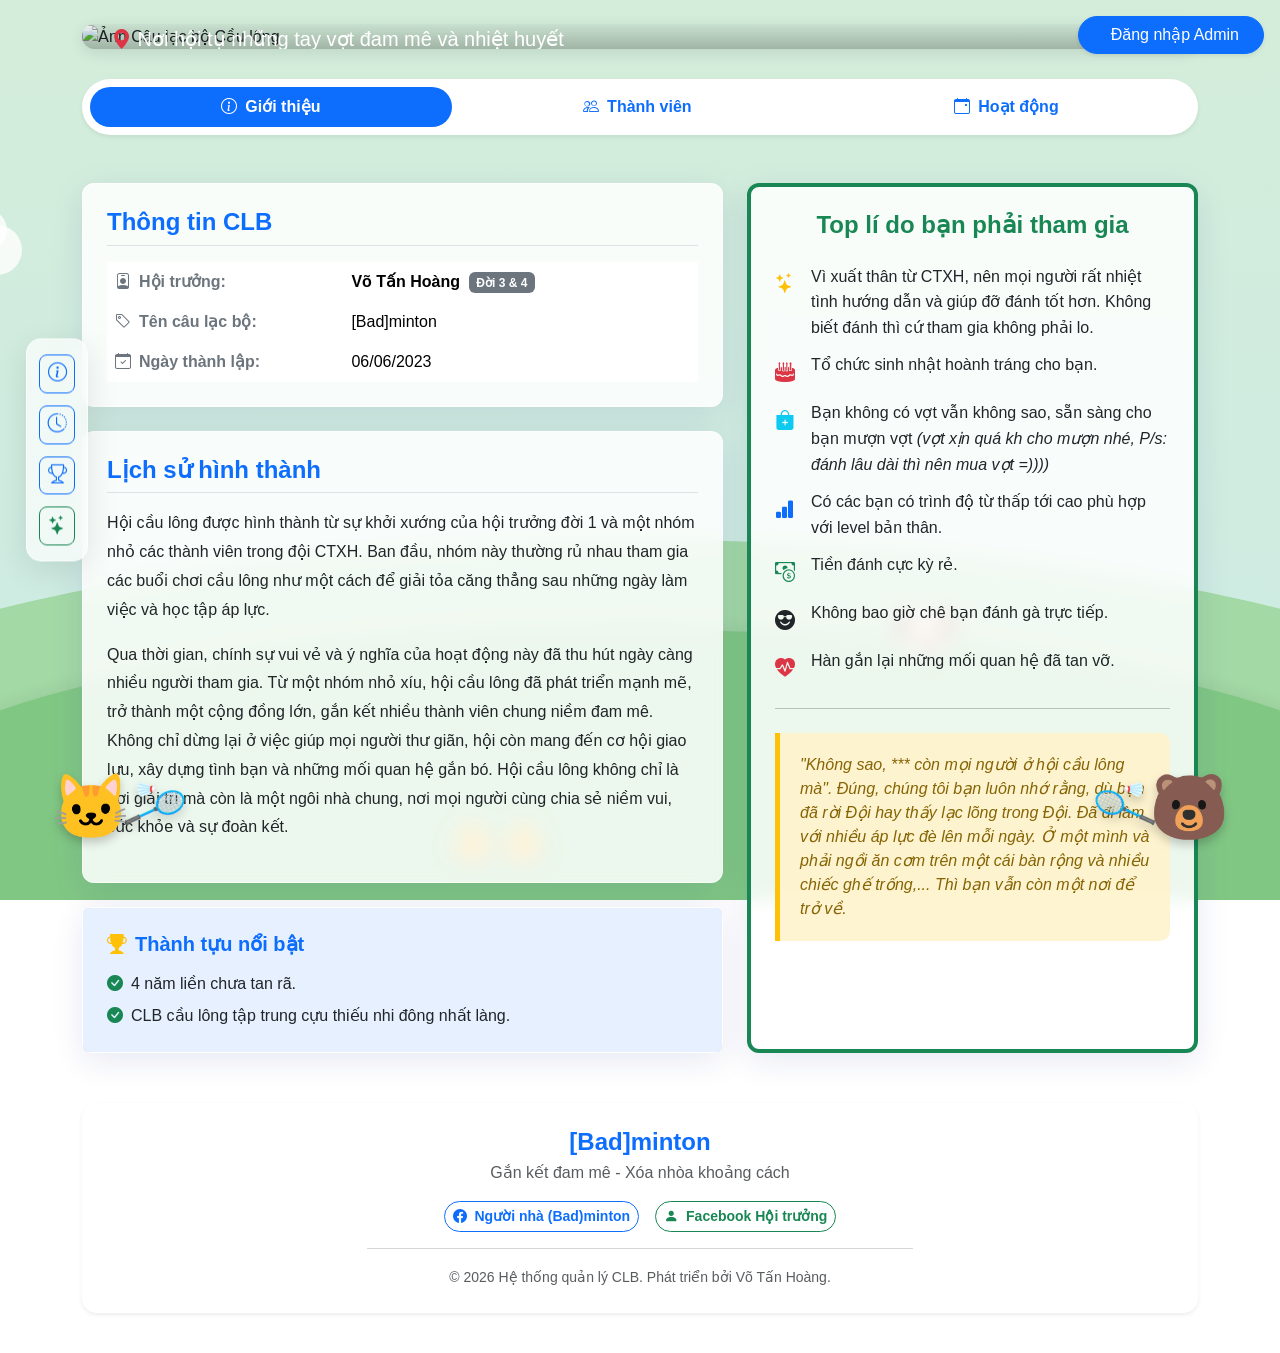
==== src/main/resources/templates/index.html @ 3a0e1cea "Khởi tạo dự án quản lý CLB Badminton" ====
<!DOCTYPE html>
<html xmlns:th="http://www.thymeleaf.org">
<head>
    <meta charset="UTF-8">
    <title>Hệ thống CLB [Bad]minton</title>
    <link href="https://cdn.jsdelivr.net/npm/bootstrap@5.3.0/dist/css/bootstrap.min.css" rel="stylesheet">
    <link rel="stylesheet" href="https://cdn.jsdelivr.net/npm/bootstrap-icons@1.11.1/font/bootstrap-icons.css">

    <style>
        html { scroll-behavior: smooth; }
        body { font-family: 'Segoe UI', Tahoma, Geneva, Verdana, sans-serif; min-height: 100vh; background-color: transparent; overflow-x: hidden; }

        /* NỀN WEB HOẠT HÌNH */
        .animated-bg { position: fixed; top: 0; left: 0; right: 0; bottom: 0; z-index: -1; background: linear-gradient(to bottom, #d4edda 0%, #ccebe6 100%); overflow: hidden; }
        .cloud { position: absolute; background: rgba(255, 255, 255, 0.8); border-radius: 50px; animation: float linear infinite; }
        .cloud::before, .cloud::after { content: ''; position: absolute; background: rgba(255, 255, 255, 0.8); border-radius: 50%; }
        .cloud::before { width: 50px; height: 50px; top: -25px; left: 15px; }
        .cloud::after { width: 40px; height: 40px; top: -15px; right: 15px; }
        .hill { position: absolute; border-radius: 50% 50% 0 0; bottom: -20vh; }
        .hill-bg { width: 150vw; height: 60vh; left: -25vw; background-color: #a3d9a5; }
        .hill-fg { width: 120vw; height: 40vh; right: -10vw; bottom: -10vh; background-color: #81c784; box-shadow: 0 -5px 15px rgba(0,0,0,0.05); }
        .animal { position: absolute; font-size: 3.5rem; z-index: 1; filter: drop-shadow(2px 4px 6px rgba(0,0,0,0.15)); user-select: none; }
        .dog-peek { bottom: 25vh; right: 25vw; animation: peek 5s ease-in-out infinite; }
        .duck-waddle { bottom: 3vh; left: 35vw; font-size: 2.5rem; animation: waddle 3s linear infinite; }

        @keyframes float { 0% { transform: translateX(-15vw); } 100% { transform: translateX(110vw); } }
        @keyframes peek { 0%, 100% { transform: translateY(60px); opacity: 0; } 15%, 85% { transform: translateY(0); opacity: 1; } }
        @keyframes waddle { 0%, 100% { transform: translateX(0) rotate(0deg); } 25% { transform: translateX(15px) rotate(10deg); } 75% { transform: translateX(-15px) rotate(-10deg); } }

        /* GIAO DIỆN CHÍNH */
        .hero-section { position: relative; border-radius: 15px; overflow: hidden; margin-bottom: 30px; box-shadow: 0 4px 15px rgba(0,0,0,0.1); }
        .hero-image { width: 100%; height: 350px; object-fit: cover; object-position: 50% 65%; filter: brightness(1.1) contrast(1.05); }
        .hero-overlay { position: absolute; top: 0; left: 0; right: 0; bottom: 0; background: linear-gradient(to top, rgba(0,0,0,0.5), rgba(0,0,0,0.05)); display: flex; flex-direction: column; justify-content: flex-end; padding: 30px; color: white; }
        .custom-card { background: rgba(255, 255, 255, 0.85); backdrop-filter: blur(10px); border: 1px solid rgba(255, 255, 255, 0.6); border-radius: 12px; box-shadow: 0 8px 32px 0 rgba(31, 38, 135, 0.1); transition: transform 0.3s ease, box-shadow 0.3s ease; }
        .custom-card:hover { transform: translateY(-5px); box-shadow: 0 12px 40px 0 rgba(31, 38, 135, 0.15); }
        .info-table th { width: 40%; color: #6c757d; font-weight: 600; }
        .quote-box { background-color: rgba(255, 243, 205, 0.9); border-left: 5px solid #ffc107; padding: 20px; border-radius: 0 10px 10px 0; font-style: italic; color: #856404; }
        .reason-list li { margin-bottom: 12px; line-height: 1.6; }

        /* MENU NHẢY NHANH BÊN TRÁI */
        .quick-links-container { position: fixed; left: 2%; top: 50%; transform: translateY(-50%); display: flex; flex-direction: column; gap: 12px; z-index: 1040; background: rgba(255, 255, 255, 0.7); backdrop-filter: blur(10px); padding: 15px; border-radius: 15px; box-shadow: 0 8px 32px rgba(0,0,0,0.1); border: 1px solid rgba(255,255,255,0.6); transition: width 0.3s ease, background 0.3s ease; }
        .quick-links-container .btn { text-align: left; border-radius: 8px !important; transition: all 0.2s ease; display: flex; align-items: center; overflow: hidden; white-space: nowrap; }
        .quick-links-container .btn:hover { transform: translateX(5px); }

        @media (min-width: 769px) and (max-width: 1300px) {
            .quick-links-container { width: 62px; padding: 15px 12px; }
            .quick-links-container:hover { width: 175px; background: rgba(255, 255, 255, 0.95); }
            .quick-link-text { opacity: 0; margin-left: 0; transition: opacity 0.3s ease; }
            .quick-links-container:hover .quick-link-text { opacity: 1; margin-left: 8px; }
            .quick-links-container .btn i { font-size: 1.2rem; margin-right: 0 !important; }
        }

        /* ẢNH ĐỘNG: MÈO VÀ GẤU ĐÁNH CẦU */
        .player-char { position: fixed; bottom: 5%; font-size: 4rem; z-index: 900; display: flex; align-items: center; user-select: none; filter: drop-shadow(0 5px 5px rgba(0,0,0,0.2)); }
        .left-player { left: 4%; }
        .right-player { right: 4%; transform: scaleX(-1); }
        .racket { font-size: 2.8rem; margin-left: -15px; transform-origin: bottom center; transform: rotate(20deg); transition: transform 0.15s cubic-bezier(0.175, 0.885, 0.32, 1.275); }
        .left-player.hit .racket { transform: rotate(110deg) translateY(-10px); }
        .right-player.hit .racket { transform: rotate(110deg) translateY(-10px); }
        .birdie { position: fixed; z-index: 950; left: 10%; bottom: 15%; opacity: 0; filter: drop-shadow(0 4px 6px rgba(0,0,0,0.3)); }
        .fly-to-right { animation: arcRight 0.6s cubic-bezier(0.25, 0.46, 0.45, 0.94) forwards; opacity: 1; }
        .fly-to-left { animation: arcLeft 0.6s cubic-bezier(0.25, 0.46, 0.45, 0.94) forwards; opacity: 1; }

        @keyframes arcRight { 0% { left: 10%; bottom: 15%; transform: rotate(0deg); } 50% { left: 48%; bottom: 65%; transform: rotate(360deg); } 100% { left: 86%; bottom: 15%; transform: rotate(720deg); } }
        @keyframes arcLeft { 0% { left: 86%; bottom: 15%; transform: rotate(0deg); } 50% { left: 48%; bottom: 65%; transform: rotate(-360deg); } 100% { left: 10%; bottom: 15%; transform: rotate(-720deg); } }

        /* BACK TO TOP & FOOTER */
        .back-to-top { position: fixed; bottom: 40px; right: 5%; width: 50px; height: 50px; border-radius: 50%; display: flex; align-items: center; justify-content: center; font-size: 1.5rem; z-index: 999; opacity: 0; visibility: hidden; transition: all 0.3s ease; box-shadow: 0 4px 15px rgba(0,0,0,0.2); background: linear-gradient(135deg, #0d6efd, #0dcaf0); color: white; border: none; }
        .back-to-top.show { opacity: 1; visibility: visible; }
        .back-to-top:hover { transform: translateY(-5px); color: white; box-shadow: 0 8px 25px rgba(13, 110, 253, 0.4); }
        .custom-footer { background: rgba(255, 255, 255, 0.6); backdrop-filter: blur(10px); border-top: 1px solid rgba(255, 255, 255, 0.6); margin-top: 50px; border-radius: 15px; }

        /* TỐI ƯU CHO MOBILE */
        @media (max-width: 768px) {
            .hero-image { height: 200px; }
            .hero-overlay { padding: 15px; }
            .hero-overlay h1 { font-size: 2rem !important; }
            .hero-overlay p { font-size: 0.9rem !important; margin-bottom: 0; }
            .nav-pills .nav-link { font-size: 0.85rem; padding: 0.5rem; }
            .custom-card .card-body { padding: 1.25rem !important; }
            .quick-links-container { position: relative; left: auto; top: auto; transform: none; flex-direction: row; flex-wrap: nowrap; overflow-x: auto; background: none; backdrop-filter: none; box-shadow: none; border: none; padding: 0 0 10px 0; margin-bottom: 20px; width: 100%; border-bottom: 1px solid #dee2e6; -webkit-overflow-scrolling: touch; scrollbar-width: none; }
            .quick-links-container::-webkit-scrollbar { display: none; }
            .quick-links-container .btn { border-radius: 50rem !important; }
            .quick-links-container .btn:hover { transform: none; }
            .quick-link-text { opacity: 1; margin-left: 0; }
            .back-to-top { left: auto; right: 20px; bottom: 20px; width: 45px; height: 45px; }
            .player-char, .birdie { display: none !important; }
        }

        /* LOGO LOOP - CẬP NHẬT TỶ LỆ 3:4 */
        .logoloop { position: relative; overflow: hidden; width: 100%; background: rgba(255, 255, 255, 0.5); backdrop-filter: blur(10px); border-radius: 20px; padding: 20px 0; --logoloop-gap: 30px; --logoloop-logoHeight: 140px; --logoloop-fadeColor: #f0f7f4; }
        .logoloop__track { display: flex; width: max-content; animation: logoloop-scroll 25s linear infinite; }
        .logoloop__track:hover { animation-play-state: paused; }
        .logoloop__list { display: flex; align-items: center; list-style: none; padding: 0; margin: 0; }
        .logoloop__item { flex: 0 0 auto; margin-right: var(--logoloop-gap); text-align: center; }
        .logoloop__item img { height: var(--logoloop-logoHeight); width: calc(var(--logoloop-logoHeight) * 3 / 4); object-fit: cover; border-radius: 12px; border: 3px solid #fff; box-shadow: 0 4px 10px rgba(0,0,0,0.1); transition: transform 0.3s cubic-bezier(0.4, 0, 0.2, 1); pointer-events: none; }
        .logoloop__item:hover img { transform: scale(1.08); border-color: #3b82f6; }
        .logoloop__name { margin-top: 10px; font-weight: bold; color: #1e293b; font-size: 0.9rem; }
        .logoloop__generation { font-size: 0.8rem; color: #64748b; }
        .logoloop--fade::before, .logoloop--fade::after { content: ''; position: absolute; top: 0; bottom: 0; width: clamp(40px, 15%, 150px); pointer-events: none; z-index: 10; }
        .logoloop--fade::before { left: 0; background: linear-gradient(to right, var(--logoloop-fadeColor) 0%, rgba(255, 255, 255, 0) 100%); }
        .logoloop--fade::after { right: 0; background: linear-gradient(to left, var(--logoloop-fadeColor) 0%, rgba(255, 255, 255, 0) 100%); }
        @keyframes logoloop-scroll { 0% { transform: translate3d(0, 0, 0); } 100% { transform: translate3d(-50%, 0, 0); } }

        /* THIẾT KẾ GRID CHI TIẾT THẾ HỆ - TỶ LỆ HỘI TRƯỞNG LÀ 3:4 */
        .generation-select { border: 2px solid #198754; color: #198754; font-weight: bold; border-radius: 30px; padding: 8px 20px; cursor: pointer; background-color: rgba(255,255,255,0.9); box-shadow: 0 4px 10px rgba(25, 135, 84, 0.1); }
        .generation-select:focus { box-shadow: 0 0 0 0.25rem rgba(25, 135, 84, 0.25); border-color: #198754; }
        .president-card { transition: all 0.3s ease; }
        .president-img-main { width: 100%; max-width: 200px; aspect-ratio: 3/4; object-fit: cover; border-radius: 15px; border: 4px solid #fca311; box-shadow: 0 10px 25px rgba(252, 163, 17, 0.3); transition: transform 0.3s ease; }
        .president-card:hover .president-img-main { transform: translateY(-5px); }
        .crown-icon { font-size: 2.5rem; top: -25px !important; filter: drop-shadow(0 4px 6px rgba(0,0,0,0.3)); z-index: 2; }

        /* TRẢ LẠI ẢNH THẺ THÀNH VIÊN TỶ LỆ 16:9 */
        .member-grid-item img { width: 100%; aspect-ratio: 16/9; object-fit: cover; border-radius: 12px; box-shadow: 0 4px 12px rgba(0,0,0,0.08); border: 2px solid transparent; transition: all 0.3s ease; cursor: pointer; }
        .member-grid-item img:hover { transform: scale(1.05); box-shadow: 0 8px 20px rgba(0,0,0,0.15); border-color: #0dcaf0; }
        .fade-content { animation: fadeInContent 0.5s cubic-bezier(0.4, 0, 0.2, 1); }
        @keyframes fadeInContent { 0% { opacity: 0; transform: translateY(15px); } 100% { opacity: 1; transform: translateY(0); } }

        /* HIỆU ỨNG PHÓNG TO ẢNH (LIGHTBOX) */
        .zoomable-img { cursor: pointer !important; }
        .image-lightbox { position: fixed; top: 0; left: 0; width: 100vw; height: 100vh; background: rgba(0, 0, 0, 0.85); backdrop-filter: blur(8px); z-index: 9999; display: flex; align-items: center; justify-content: center; opacity: 0; visibility: hidden; transition: all 0.3s ease; }
        .image-lightbox.show { opacity: 1; visibility: visible; }
        .image-lightbox img { width: 80vw; max-width: 1200px; object-fit: contain; max-height: 90vh; border-radius: 15px; box-shadow: 0 10px 40px rgba(0,0,0,0.5); transform: scale(0.8); transition: transform 0.4s cubic-bezier(0.175, 0.885, 0.32, 1.275); border: 2px solid rgba(255, 255, 255, 0.2); }
        .image-lightbox.show img { transform: scale(1); }
        .lightbox-close { position: absolute; top: 20px; right: 30px; color: white; font-size: 3.5rem; cursor: pointer; user-select: none; transition: transform 0.2s ease, color 0.2s ease; line-height: 1; text-shadow: 0 2px 10px rgba(0,0,0,0.5); }
        .lightbox-close:hover { transform: scale(1.2); color: #fca311; }

        /* THIẾT KẾ KHỐI THÀNH VIÊN TIÊU BIỂU & SINH NHẬT */
        .featured-card, .birthday-card {
            border: 2px solid transparent; background: rgba(255, 255, 255, 0.7); border-radius: 15px; padding: 20px; text-align: center; position: relative; transition: all 0.3s ease;
        }
        .featured-card:hover { transform: translateY(-8px); background: rgba(255, 255, 255, 0.95); }
        .badge-trophy { border-color: #ffc107; box-shadow: 0 8px 20px rgba(255, 193, 7, 0.15); }
        .badge-hardworking { border-color: #fd7e14; box-shadow: 0 8px 20px rgba(253, 126, 20, 0.15); }
        .badge-sponsor { border-color: #20c997; box-shadow: 0 8px 20px rgba(32, 201, 151, 0.15); }

        .birthday-card { border-color: #dc3545; background: linear-gradient(135deg, rgba(255, 245, 245, 0.9), rgba(255, 255, 255, 0.95)); box-shadow: 0 8px 25px rgba(220, 53, 69, 0.15); }

        .featured-icon { font-size: 2.2rem; margin-bottom: 10px; filter: drop-shadow(0 3px 5px rgba(0,0,0,0.1)); }

        .featured-img { width: 100%; max-width: 180px; display: block; margin: 0 auto 15px auto; aspect-ratio: 3/4; object-fit: cover; border-radius: 10px; box-shadow: 0 4px 10px rgba(0,0,0,0.1); }

        .bday-img { width: 180px; aspect-ratio: 3/4; object-fit: cover; border-radius: 10px; border: 3px solid #ffc107; box-shadow: 0 4px 10px rgba(0,0,0,0.15); transition: transform 0.3s ease; }
        .bday-img:hover { transform: scale(1.05); }

        /* TÙY CHỈNH NÚT PHÂN TRANG */
        .custom-pagination .page-link { color: #198754; background: rgba(255,255,255,0.7); border: 1px solid rgba(25, 135, 84, 0.3); font-weight: 500; cursor: pointer; }
        .custom-pagination .page-link:hover { background: rgba(25, 135, 84, 0.1); }
        .custom-pagination .page-item.active .page-link { background-color: #198754; border-color: #198754; color: white; }
        .custom-pagination .page-item.disabled .page-link { color: #6c757d; background: rgba(255,255,255,0.4); cursor: not-allowed; }
    </style>
</head>
<body class="container py-4">

<div class="animated-bg">
    <div class="cloud" style="top: 10%; left: -20%; animation-duration: 25s; width: 120px; height: 40px;"></div>
    <div class="cloud" style="top: 25%; left: -10%; animation-duration: 35s; width: 150px; height: 50px;"></div>
    <div class="cloud" style="top: 15%; left: -30%; animation-duration: 40s; width: 100px; height: 35px;"></div>
    <div class="hill hill-bg"></div>
    <div class="hill hill-fg"></div>
    <div class="animal dog-peek">🐶</div>
    <div class="animal duck-waddle">🐥🐥</div>
</div>

<div class="hero-section">
    <img src="https://lh3.googleusercontent.com/d/1uGQj98ju9OWglgdhBRfRDfr-u2wdGcT6" alt="Ảnh Câu lạc bộ Cầu lông" class="hero-image" referrerpolicy="no-referrer" onerror="this.onerror=null; this.src='https://picsum.photos/seed/default/1280/720';">
    <div class="hero-overlay">
        <h1 class="display-4 fw-bold mb-1">[Bad]minton</h1>
        <p class="lead mb-0"><i class="bi bi-geo-alt-fill text-danger"></i> Nơi hội tụ những tay vợt đam mê và nhiệt huyết</p>
    </div>
</div>

<ul class="nav nav-pills nav-fill bg-white p-2 rounded-pill shadow-sm mb-4" id="myTab" role="tablist">
    <li class="nav-item" role="presentation">
        <button class="nav-link active rounded-pill fw-bold" id="intro-tab" data-bs-toggle="tab" data-bs-target="#intro" type="button" role="tab"><i class="bi bi-info-circle me-2"></i>Giới thiệu</button>
    </li>
    <li class="nav-item" role="presentation">
        <button class="nav-link rounded-pill fw-bold" id="member-tab" data-bs-toggle="tab" data-bs-target="#member" type="button" role="tab"><i class="bi bi-people me-2"></i>Thành viên</button>
    </li>
    <li class="nav-item" role="presentation">
        <button class="nav-link rounded-pill fw-bold" id="activity-tab" data-bs-toggle="tab" data-bs-target="#activity" type="button" role="tab"><i class="bi bi-calendar-event me-2"></i>Hoạt động</button>
    </li>
</ul>

<div class="tab-content" id="myTabContent">
    <div class="tab-pane fade show active" id="intro" role="tabpanel">
        <div class="quick-links-container">
            <a href="#thong-tin-clb" class="btn btn-outline-primary btn-sm fw-bold"><i class="bi bi-info-circle me-2"></i><span class="quick-link-text">Thông-tin</span></a>
            <a href="#lich-su" class="btn btn-outline-primary btn-sm fw-bold"><i class="bi bi-clock-history me-2"></i><span class="quick-link-text">Lịch-sử</span></a>
            <a href="#thanh-tuu" class="btn btn-outline-primary btn-sm fw-bold"><i class="bi bi-trophy me-2"></i><span class="quick-link-text">Thành-tựu</span></a>
            <a href="#ly-do" class="btn btn-outline-success btn-sm fw-bold"><i class="bi bi-stars me-2"></i><span class="quick-link-text">Lý-do tham gia</span></a>
        </div>
        <div class="row g-4 mt-1">
            <div class="col-lg-7">
                <div class="card custom-card mb-4" id="thong-tin-clb">
                    <div class="card-body p-4">
                        <h4 class="card-title text-primary fw-bold border-bottom pb-2 mb-3">Thông tin CLB</h4>
                        <table class="table table-borderless info-table mb-0">
                            <tbody>
                            <tr><th><i class="bi bi-person-badge me-2"></i>Hội trưởng:</th><td class="fw-bold">Võ Tấn Hoàng <span class="badge bg-secondary ms-1">Đời 3 & 4</span></td></tr>
                            <tr><th><i class="bi bi-tag me-2"></i>Tên câu lạc bộ:</th><td>[Bad]minton</td></tr>
                            <tr><th><i class="bi bi-calendar-check me-2"></i>Ngày thành lập:</th><td>06/06/2023</td></tr>
                            </tbody>
                        </table>
                    </div>
                </div>
                <div class="card custom-card mb-4" id="lich-su">
                    <div class="card-body p-4">
                        <h4 class="card-title text-primary fw-bold border-bottom pb-2 mb-3">Lịch sử hình thành</h4>
                        <p class="text-justify" style="line-height: 1.8;">Hội cầu lông được hình thành từ sự khởi xướng của hội trưởng đời 1 và một nhóm nhỏ các thành viên trong đội CTXH. Ban đầu, nhóm này thường rủ nhau tham gia các buổi chơi cầu lông như một cách để giải tỏa căng thẳng sau những ngày làm việc và học tập áp lực.</p>
                        <p class="text-justify" style="line-height: 1.8;">Qua thời gian, chính sự vui vẻ và ý nghĩa của hoạt động này đã thu hút ngày càng nhiều người tham gia. Từ một nhóm nhỏ xíu, hội cầu lông đã phát triển mạnh mẽ, trở thành một cộng đồng lớn, gắn kết nhiều thành viên chung niềm đam mê. Không chỉ dừng lại ở việc giúp mọi người thư giãn, hội còn mang đến cơ hội giao lưu, xây dựng tình bạn và những mối quan hệ gắn bó. Hội cầu lông không chỉ là nơi giải trí mà còn là một ngôi nhà chung, nơi mọi người cùng chia sẻ niềm vui, sức khỏe và sự đoàn kết.</p>
                    </div>
                </div>
                <div class="card custom-card" id="thanh-tuu">
                    <div class="card-body p-4 bg-primary bg-opacity-10 rounded">
                        <h5 class="fw-bold text-primary mb-3"><i class="bi bi-trophy-fill text-warning me-2"></i>Thành tựu nổi bật</h5>
                        <ul class="list-unstyled mb-0 fw-medium">
                            <li class="mb-2"><i class="bi bi-check-circle-fill text-success me-2"></i>4 năm liền chưa tan rã.</li>
                            <li><i class="bi bi-check-circle-fill text-success me-2"></i>CLB cầu lông tập trung cựu thiếu nhi đông nhất làng.</li>
                        </ul>
                    </div>
                </div>
            </div>
            <div class="col-lg-5">
                <div class="card custom-card border-top border-success border-4 h-100" id="ly-do">
                    <div class="card-body p-4">
                        <h4 class="card-title text-success fw-bold mb-4 text-center">Top lí do bạn phải tham gia</h4>
                        <ul class="list-unstyled reason-list">
                            <li class="d-flex align-items-start"><i class="bi bi-stars text-warning fs-5 me-3 mt-1"></i><div>Vì xuất thân từ CTXH, nên mọi người rất nhiệt tình hướng dẫn và giúp đỡ đánh tốt hơn. Không biết đánh thì cứ tham gia không phải lo.</div></li>
                            <li class="d-flex align-items-start"><i class="bi bi-cake2-fill text-danger fs-5 me-3 mt-1"></i><div>Tổ chức sinh nhật hoành tráng cho bạn.</div></li>
                            <li class="d-flex align-items-start"><i class="bi bi-bag-plus-fill text-info fs-5 me-3 mt-1"></i><div>Bạn không có vợt vẫn không sao, sẵn sàng cho bạn mượn vợt <em>(vợt xịn quá kh cho mượn nhé, P/s: đánh lâu dài thì nên mua vợt =))))</em></div></li>
                            <li class="d-flex align-items-start"><i class="bi bi-bar-chart-fill text-primary fs-5 me-3 mt-1"></i><div>Có các bạn có trình độ từ thấp tới cao phù hợp với level bản thân.</div></li>
                            <li class="d-flex align-items-start"><i class="bi bi-cash-coin text-success fs-5 me-3 mt-1"></i><div>Tiền đánh cực kỳ rẻ.</div></li>
                            <li class="d-flex align-items-start"><i class="bi bi-emoji-sunglasses-fill text-dark fs-5 me-3 mt-1"></i><div>Không bao giờ chê bạn đánh gà trực tiếp.</div></li>
                            <li class="d-flex align-items-start"><i class="bi bi-heart-pulse-fill text-danger fs-5 me-3 mt-1"></i><div>Hàn gắn lại những mối quan hệ đã tan vỡ.</div></li>
                        </ul>
                        <hr class="my-4">
                        <div class="quote-box">"Không sao, *** còn mọi người ở hội cầu lông mà". Đúng, chúng tôi bạn luôn nhớ rằng, dù bạn đã rời Đội hay thấy lạc lõng trong Đội. Đã đi làm với nhiều áp lực đè lên mỗi ngày. Ở một mình và phải ngồi ăn cơm trên một cái bàn rộng và nhiều chiếc ghế trống,... Thì bạn vẫn còn một nơi để trở về.</div>
                    </div>
                </div>
            </div>
        </div>
    </div>

    <div class="tab-pane fade" id="member" role="tabpanel">

        <div class="birthday-card mb-4" id="birthdayBlock" style="display: none;">
            <h4 class="fw-bold text-danger mb-4">
                <i class="bi bi-gift-fill text-warning me-2"></i>Chúc Mừng Sinh Nhật Hôm Nay! 🎉
            </h4>
            <div class="d-flex flex-wrap justify-content-center gap-4" id="birthdayContainer">
            </div>
        </div>

        <div class="card custom-card mb-4">
            <div class="card-body p-4 text-center">
                <h4 class="card-title text-primary fw-bold border-bottom pb-2 mb-4 d-inline-block">
                    <i class="bi bi-star-fill text-warning me-2"></i>Gương Mặt Các Đời Hội Trưởng
                </h4>
                <div class="logoloop logoloop--fade">
                    <div class="logoloop__track">
                        <!-- Khối 1: ID presidentList1 -->
                        <ul class="logoloop__list" id="presidentList1">
                            <!-- Dữ liệu sẽ được JS đổ vào đây -->
                        </ul>
                        <!-- Khối 2 (Bản sao để tạo hiệu ứng chạy vô tận): ID presidentList2 -->
                        <ul class="logoloop__list" aria-hidden="true" id="presidentList2">
                            <!-- Dữ liệu sẽ được JS đổ vào đây -->
                        </ul>
                    </div>
                </div>
            </div>
        </div>

        <div class="card custom-card mb-4">
            <div class="card-body p-4">
                <div class="d-flex flex-wrap justify-content-between align-items-center mb-5 pb-3 border-bottom">
                    <div class="d-flex align-items-center gap-3 mb-2 mb-md-0">
                        <i class="bi bi-diagram-3-fill fs-3 text-success"></i>
                        <select id="cboGeneration" class="form-select generation-select">
                            <option value="">Đang tải dữ liệu...</option>
                        </select>
                    </div>
                    <h4 class="mb-0 text-success fw-bold text-end ms-auto" id="generationTitle">...</h4>
                </div>

                <div id="generationContent" class="fade-content">
                    <div class="text-center mb-5 president-card">
                        <div class="position-relative d-inline-block">
                            <img src="https://picsum.photos/seed/default/600/800" id="presidentImg" class="president-img-main zoomable-img" alt="Hội trưởng" referrerpolicy="no-referrer">
                            <div class="position-absolute start-50 translate-middle crown-icon">👑</div>
                        </div>
                        <h4 id="presidentName" class="mt-3 fw-bold text-primary mb-1">...</h4>
                        <span id="presidentBadge" class="badge bg-warning text-dark px-3 py-2 fs-6 rounded-pill shadow-sm">Hội trưởng đương thời
                        </span>
                    </div>

                    <div class="row g-3 justify-content-start" id="membersGrid">
                    </div>

                    <nav aria-label="Page navigation" class="mt-5">
                        <ul class="pagination custom-pagination justify-content-center" id="membersPagination">
                        </ul>
                    </nav>
                </div>
            </div>
        </div>

        <div class="card custom-card">
            <div class="card-body p-4">
                <h4 class="card-title text-danger fw-bold border-bottom pb-2 mb-4 text-center">
                    <i class="bi bi-trophy-fill text-warning me-2"></i>Bảng Vàng Thành Viên Tiêu Biểu
                </h4>

                <!-- Khối này đã được làm trống để JS tự động đổ dữ liệu vào -->
                <div class="row g-4 justify-content-center" id="featuredMembersContainer">
                    <div class="text-center text-muted">
                        <div class="spinner-border text-primary mb-2" role="status"></div>
                        <p>Đang tải dữ liệu bảng vàng...</p>
                    </div>
                </div>

            </div>
        </div>

    </div>

    <div class="tab-pane fade" id="activity" role="tabpanel"><div class="card custom-card"><div class="card-body p-5 text-center"><h3 class="text-warning">Giao diện Hoạt động đang chờ thiết kế...</h3></div></div></div>
</div>

<div id="player1" class="player-char left-player"><span class="avatar">🐱</span><span class="racket">🏸</span></div>
<div id="birdie" class="birdie">
    <svg width="40" height="40" viewBox="0 0 64 64" xmlns="http://www.w3.org/2000/svg">
        <path d="M15 10 L26 42 L38 42 L49 10 Z" fill="#ffffff" stroke="#adb5bd" stroke-width="2"/>
        <line x1="21" y1="10" x2="29" y2="42" stroke="#adb5bd" stroke-width="2"/>
        <line x1="32" y1="10" x2="32" y2="42" stroke="#adb5bd" stroke-width="2"/>
        <line x1="43" y1="10" x2="35" y2="42" stroke="#adb5bd" stroke-width="2"/>
        <line x1="18" y1="20" x2="46" y2="20" stroke="#adb5bd" stroke-width="2"/>
        <line x1="22" y1="31" x2="42" y2="31" stroke="#adb5bd" stroke-width="2"/>
        <path d="M26 42 C 26 58, 38 58, 38 42 Z" fill="#ff4d4d"/>
    </svg>
</div>
<div id="player2" class="player-char right-player"><span class="avatar">🐻</span><span class="racket">🏸</span></div>

<footer class="custom-footer py-4 mb-3 shadow-sm text-center">
    <div class="container">
        <h4 class="fw-bold text-primary mb-1">[Bad]minton</h4>
        <p class="text-muted mb-3">Gắn kết đam mê - Xóa nhòa khoảng cách</p>
        <div class="d-flex justify-content-center gap-3 mb-3">
            <a href="https://www.facebook.com/groups/1193301502073772" target="_blank" class="btn btn-outline-primary btn-sm rounded-pill fw-bold"><i class="bi bi-facebook me-1"></i> Người nhà (Bad)minton</a>
            <a href="https://www.facebook.com/tanhoang.29.08" target="_blank" class="btn btn-outline-success btn-sm rounded-pill fw-bold"><i class="bi bi-person-fill me-1"></i> Facebook Hội trưởng</a>
        </div>
        <hr class="w-50 mx-auto text-muted">
        <small class="text-muted fw-medium">© 2026 Hệ thống quản lý CLB. Phát triển bởi Võ Tấn Hoàng.</small>
    </div>
</footer>

<a href="#" class="back-to-top" id="backToTopBtn" title="Lên đầu trang"><i class="bi bi-arrow-up"></i></a>

<div class="image-lightbox" id="imageLightbox">
    <span class="lightbox-close" id="lightboxClose">×</span>
    <img src="" alt="Ảnh phóng to" id="lightboxImg">
</div>

<!-- Nút đăng nhập (Có thể đặt ở thanh điều hướng hoặc góc phải trên cùng) -->
<div class="position-fixed top-0 end-0 p-3" style="z-index: 1050;" id="authContainer">
    <!-- JS sẽ tự động đổ nút Đăng Nhập hoặc Dropdown Chào hỏi vào đây -->
</div>

<!-- Modal Đăng Nhập phong cách hiện đại -->
<div class="modal fade" id="loginModal" tabindex="-1" aria-hidden="true">
    <div class="modal-dialog modal-dialog-centered modal-sm">
        <div class="modal-content border-0 shadow-lg">
            <div class="modal-header border-0 pb-0">
                <h5 class="modal-title fw-bold text-primary">Đăng Nhập Hệ Thống</h5>
                <button type="button" class="btn-close" data-bs-dismiss="modal" aria-label="Close"></button>
            </div>
            <div class="modal-body">
                <form id="frmLogin">
                    <div class="mb-3">
                        <label class="form-label text-sm fw-bold text-secondary">Tên đăng nhập (User ID)</label>
                        <input type="text" class="form-control" id="loginUserId" placeholder="Nhập tài khoản..." required>
                    </div>
                    <div class="mb-4">
                        <label class="form-label text-sm fw-bold text-secondary">Mật khẩu</label>
                        <input type="password" class="form-control" id="loginPassword" placeholder="Nhập mật khẩu..." required>
                    </div>

                    <!-- Chỗ hiển thị lỗi -->
                    <div id="loginErrorMsg" class="text-danger text-sm mb-3 text-center" style="display: none;"></div>

                    <button type="submit" class="btn btn-primary w-100 rounded-3" id="btnLoginSubmit">
                        Đăng Nhập
                    </button>
                </form>
            </div>
        </div>
    </div>
</div>
<script src="https://cdn.jsdelivr.net/npm/bootstrap@5.3.0/dist/js/bootstrap.bundle.min.js"></script>
<script src="/static/assets/js/config.js"></script>
<script>
    window.addEventListener('scroll', function() {
        var btn = document.getElementById('backToTopBtn');
        if (window.scrollY > 300) { btn.classList.add('show'); } else { btn.classList.remove('show'); }
    });

    document.addEventListener("DOMContentLoaded", function() {
        const birdie = document.getElementById('birdie');
        const player1 = document.getElementById('player1');
        const player2 = document.getElementById('player2');
        let isLeft = true;

        const tabs = document.querySelectorAll('#myTab .nav-link');
        tabs.forEach(tab => {
            tab.addEventListener('click', function() {
                birdie.classList.remove('fly-to-right', 'fly-to-left');
                void birdie.offsetWidth;

                if (isLeft) {
                    player1.classList.add('hit');
                    birdie.classList.add('fly-to-right');
                    setTimeout(() => player1.classList.remove('hit'), 200);
                    isLeft = false;
                } else {
                    player2.classList.add('hit');
                    birdie.classList.add('fly-to-left');
                    setTimeout(() => player2.classList.remove('hit'), 200);
                    isLeft = true;
                }
            });
        });

        // Khai báo các biến DOM
        const cboGen = document.getElementById('cboGeneration');
        const genTitle = document.getElementById('generationTitle');
        const presName = document.getElementById('presidentName');
        const presImg = document.getElementById('presidentImg');
        const membersGrid = document.getElementById('membersGrid');
        const paginationUl = document.getElementById('membersPagination');
        const contentBlock = document.getElementById('generationContent');

        let allMembersData = [];
        let currentGenData = [];
        let currentPage = 1;
        const itemsPerPage = 12;

        // 1. Tải danh sách TẤT CẢ thành viên về 1 lần duy nhất
        fetch(`${API_BASE_URL}/api/members`)
            .then(response => response.json())
            .then(data => {
                allMembersData = data;
                checkAndDisplayBirthdays(data); // Tự động kiểm tra sinh nhật từ Database
                renderPresidentsLoop(data); // Hiển thị các đời Hội trưởng
                loadDistinctGenerations();
                loadFeaturedMembers(data);// danh sacnhs vinh danh
            })
            .catch(error => console.error('Lỗi khi tải danh sách thành viên:', error));

        // ================= XỬ LÝ SINH NHẬT TỰ ĐỘNG TỪ API =================
        function checkAndDisplayBirthdays(members) {
            const bdayBlock = document.getElementById('birthdayBlock');
            const bdayContainer = document.getElementById('birthdayContainer');

            const today = new Date();
            const currentMonth = today.getMonth() + 1;
            const currentDate = today.getDate();

            const todaysBirthdays = members.filter(member => {
                if (!member.ngaySinh) return false;
                const dob = new Date(member.ngaySinh);
                return (dob.getMonth() + 1) === currentMonth && dob.getDate() === currentDate;
            });

            if (todaysBirthdays.length > 0) {
                bdayBlock.style.display = 'block';
                bdayContainer.innerHTML = '';

                todaysBirthdays.forEach(person => {
                    const imgSrc = person.linkAnhCnhan || 'https://picsum.photos/seed/default/600/800';
                    const name = person.memberName || 'Thành viên';

                    bdayContainer.innerHTML += `
                        <div class="text-center">
                            <img src="${imgSrc}" class="bday-img zoomable-img mb-2" alt="${name}" referrerpolicy="no-referrer" onerror="this.onerror=null; this.src='https://picsum.photos/seed/default/600/800';">
                            <h6 class="fw-bold text-dark">${name}</h6>
                        </div>
                    `;
                });
            } else {
                bdayBlock.style.display = 'none';
            }
        }

        // ================= ĐỔ DỮ LIỆU HỘI TRƯỞNG LÊN BĂNG CHUYỀN =================
        function renderPresidentsLoop(members) {
            const list1 = document.getElementById('presidentList1');
            const list2 = document.getElementById('presidentList2');

            // Lọc những người là Hội trưởng (isHoiTruong === true)
            let presidents = members.filter(m => m.isHoiTruong === true);

            // Sắp xếp tăng dần theo nhiệm kì (nhiemki)
            presidents.sort((a, b) => {
                const termA = a.nhiemki || '';
                const termB = b.nhiemki || '';
                return termA.localeCompare(termB, undefined, { numeric: true, sensitivity: 'base' });
            });

            let htmlContent = '';
            presidents.forEach(p => {
                const imgSrc = p.linkAnhCnhan || 'https://picsum.photos/seed/default/600/800';
                const name = p.memberName || 'Chưa cập nhật';

                // Trực tiếp lấy giá trị từ cột nhiemki
                const termText = p.nhiemki || '';

                htmlContent += `
                    <li class="logoloop__item">
                        <img src="${imgSrc}" alt="${name}" referrerpolicy="no-referrer" onerror="this.onerror=null; this.src='https://picsum.photos/seed/default/600/800';">
                        <div class="logoloop__name">${name}</div>
                        <div class="logoloop__generation">${termText}</div>
                    </li>
                `;
            });

            if(list1 && list2) {
                list1.innerHTML = htmlContent;
                list2.innerHTML = htmlContent;
            }
        }

        // ================= NẠP VÀ LỌC THẾ HỆ =================
        function loadDistinctGenerations() {
            fetch(`${API_BASE_URL}/api/members/generations`)
                .then(response => response.json())
                .then(generations => {
                    cboGen.innerHTML = '';

                    if(generations.length === 0) {
                        cboGen.innerHTML = '<option value="">Chưa có dữ liệu thế hệ</option>';
                        return;
                    }

                    generations.forEach(gen => {
                        const option = document.createElement('option');
                        option.value = gen;
                        option.textContent = gen;
                        cboGen.appendChild(option);
                    });

                    if (generations.length > 0) {
                        loadGenerationData(generations[0]);
                    }
                })
                .catch(error => console.error('Lỗi tải danh sách thế hệ:', error));
        }

        function loadGenerationData(genName) {
            contentBlock.classList.remove('fade-content');
            void contentBlock.offsetWidth;
            contentBlock.classList.add('fade-content');

            genTitle.textContent = genName;

            const filteredMembers = allMembersData.filter(m => m.theHeTVien === genName);

            // ================= TÌM HỘI TRƯỞNG DỰA TRÊN NĂM NHIỆM KÌ =================
            let presidentOfGen = null;
            // Tách năm từ chuỗi, ví dụ: "Thế hệ II (2024-2025)" -> genStart=2024, genEnd=2025
            const genMatch = genName.match(/\((\d{4})\s*-\s*(\d{4})\)/);
            const allPresidents = allMembersData.filter(m => m.isHoiTruong === true);

            if (genMatch) {
                const genStart = parseInt(genMatch[1]);
                const genEnd = parseInt(genMatch[2]);

                // Tìm hội trưởng trên toàn hệ thống có nhiệm kì bao phủ khoảng thời gian này
                // Ví dụ: nhiemki 2025-2027 sẽ bao phủ thế hệ 2025-2026 và 2026-2027
                presidentOfGen = allPresidents.find(p => {
                    if (p.nhiemki) {
                        const termMatch = p.nhiemki.match(/(\d{4})\s*-\s*(\d{4})/);
                        if (termMatch) {
                            const termStart = parseInt(termMatch[1]);
                            const termEnd = parseInt(termMatch[2]);
                            return (genStart >= termStart && genEnd <= termEnd);
                        }
                    }
                    return false;
                });
            }

            // Fallback: Nếu chuỗi không chứa năm hoặc không tìm thấy ai trùng khớp thời gian
            // thì fallback lại cách tìm người có isHoiTruong=true bên trong đúng chuỗi Thế hệ đó
            if (!presidentOfGen) {
                presidentOfGen = filteredMembers.find(m => m.isHoiTruong === true);
            }
            // =======================================================================

            const presBadge = document.getElementById('presidentBadge');

            if (presidentOfGen) {
                presName.textContent = presidentOfGen.memberName;
                presImg.src = presidentOfGen.linkAnhCnhan || 'https://picsum.photos/seed/default/600/800';
                presImg.onerror = function() {
                    this.onerror = null;
                    this.src = 'https://picsum.photos/seed/default/600/800';
                };

                // Hiển thị huy hiệu phù hợp
                if (presidentOfGen.isDuongNhiem) {
                    presBadge.textContent = "Hội trưởng đương thời";
                    presBadge.className = "badge bg-warning text-dark px-3 py-2 fs-6 rounded-pill shadow-sm";
                } else {
                    presBadge.textContent = "Hội trưởng (Nhiệm kì " + (presidentOfGen.nhiemki || "...") + ")";
                    presBadge.className = "badge bg-secondary text-white px-3 py-2 fs-6 rounded-pill shadow-sm";
                }

            } else if (filteredMembers.length > 0) {
                presName.textContent = filteredMembers[0].memberName + " (Đại diện)";
                presImg.src = filteredMembers[0].linkAnhCnhan || 'https://picsum.photos/seed/default/600/800';
                presImg.onerror = function() {
                    this.onerror = null;
                    this.src = 'https://picsum.photos/seed/default/600/800';
                };
                presBadge.textContent = "Đại diện thế hệ";
                presBadge.className = "badge bg-info text-dark px-3 py-2 fs-6 rounded-pill shadow-sm";
            } else {
                presName.textContent = "Chưa có thông tin";
                presImg.src = 'https://picsum.photos/seed/default/600/800';
                presBadge.textContent = "Đang cập nhật";
                presBadge.className = "badge bg-light text-dark px-3 py-2 fs-6 rounded-pill shadow-sm";
            }

            currentGenData = filteredMembers;
            currentPage = 1;

            updatePageView();
        }

        cboGen.addEventListener('change', function(e) {
            loadGenerationData(e.target.value);
        });

        // ================= HÀM RENDER GRID & PHÂN TRANG =================
        function renderGrid(page) {
            membersGrid.innerHTML = '';
            const startIndex = (page - 1) * itemsPerPage;
            const endIndex = startIndex + itemsPerPage;
            const membersToShow = currentGenData.slice(startIndex, endIndex);

            membersToShow.forEach(member => {
                const imgSrc = member.linkAnhThe || 'https://picsum.photos/seed/default/1280/720';
                const memberName = member.memberName || 'Chưa cập nhật tên';

                const col = document.createElement('div');
                col.className = 'col-6 col-md-4 col-lg-3 member-grid-item text-center mb-3';

                col.innerHTML = `
                    <img src="${imgSrc}" class="zoomable-img shadow-sm" loading="lazy" alt="${memberName}" referrerpolicy="no-referrer" onerror="this.onerror=null; this.src='https://picsum.photos/seed/default/1280/720';">
                    <h6 class="mt-2 fw-bold text-secondary fs-6">${memberName}</h6>
                `;
                membersGrid.appendChild(col);
            });
        }

        function renderPagination(totalItems, page) {
            paginationUl.innerHTML = '';
            const totalPages = Math.ceil(totalItems / itemsPerPage);

            if (totalPages <= 1) return;

            const prevLi = document.createElement('li');
            prevLi.className = `page-item ${page === 1 ? 'disabled' : ''}`;
            prevLi.innerHTML = `<a class="page-link" href="javascript:void(0)">« Trước</a>`;
            prevLi.onclick = () => { if(page > 1) { currentPage--; updatePageView(); }};
            paginationUl.appendChild(prevLi);

            for (let i = 1; i <= totalPages; i++) {
                const numLi = document.createElement('li');
                numLi.className = `page-item ${page === i ? 'active' : ''}`;
                numLi.innerHTML = `<a class="page-link" href="javascript:void(0)">${i}</a>`;
                numLi.onclick = () => { currentPage = i; updatePageView(); };
                paginationUl.appendChild(numLi);
            }

            const nextLi = document.createElement('li');
            nextLi.className = `page-item ${page === totalPages ? 'disabled' : ''}`;
            nextLi.innerHTML = `<a class="page-link" href="javascript:void(0)">Sau »</a>`;
            nextLi.onclick = () => { if(page < totalPages) { currentPage++; updatePageView(); }};
            paginationUl.appendChild(nextLi);
        }

        function updatePageView() {
            renderGrid(currentPage);
            renderPagination(currentGenData.length, currentPage);
        }
        // ================= XỬ LÝ BẢNG VÀNG TIÊU BIỂU =================

        function loadFeaturedMembers(members) {
            fetch(`${API_BASE_URL}/api/types`)
                .then(response => response.json())
                .then(types => {
                    const container = document.getElementById('featuredMembersContainer');
                    container.innerHTML = ''; // Xóa trạng thái loading

                    // Hàm hỗ trợ tìm thông tin người được vinh danh theo typeId cụ thể
                    const getHonorData = (targetTypeId, defaultTitle) => {
                        const typeRecord = types.find(t => t.typeId === targetTypeId);
                        if (typeRecord) {
                            const memberInfo = members.find(m => m.memberId === typeRecord.memberId);
                            return {
                                name: memberInfo ? memberInfo.memberName : 'Thành viên ẩn danh',
                                img: (memberInfo && memberInfo.linkAnhCnhan) ? memberInfo.linkAnhCnhan : 'https://picsum.photos/seed/default/600/800'
                            };
                        }
                        // Nếu chưa có ai đạt danh hiệu này trong DB
                        return {
                            name: 'Chưa cập nhật',
                            img: 'https://picsum.photos/seed/default/600/800'
                        };
                    };

                    // Trích xuất chính xác dữ liệu theo 3 mã danh hiệu
                    const hayNhat = getHonorData('HAYNHAT');
                    const chamChi = getHonorData('CHAMCHI');
                    const congHien = getHonorData('CONGHIEN');

                    // Hiển thị ra HTML theo đúng thứ tự 3 cột cố định
                    container.innerHTML = `
                        <!-- Ô 1: THÀNH VIÊN HAY NHẤT -->
                        <div class="col-md-4">
                            <div class="featured-card badge-trophy">
                                <div class="featured-icon">🏆</div>
                                <img src="${hayNhat.img}" class="featured-img zoomable-img" alt="Thành viên hay nhất" referrerpolicy="no-referrer">
                                <h5 class="fw-bold mb-2 text-dark">${hayNhat.name}</h5>
                                <span class="badge bg-warning text-dark px-3 py-2 rounded-pill shadow-sm fw-bold">Thành Viên Hay Nhất</span>
                            </div>
                        </div>

                        <!-- Ô 2: CHĂM CHỈ NHẤT -->
                        <div class="col-md-4">
                            <div class="featured-card badge-hardworking">
                                <div class="featured-icon">🔥</div>
                                <img src="${chamChi.img}" class="featured-img zoomable-img" alt="Chăm chỉ nhất" referrerpolicy="no-referrer">
                                <h5 class="fw-bold mb-2 text-dark">${chamChi.name}</h5>
                                <span class="badge bg-danger text-white px-3 py-2 rounded-pill shadow-sm fw-bold">Chăm Chỉ Nhất</span>
                            </div>
                        </div>

                        <!-- Ô 3: CỐNG HIẾN NHIỀU NHẤT -->
                        <div class="col-md-4">
                            <div class="featured-card badge-sponsor">
                                <div class="featured-icon">💰</div>
                                <img src="${congHien.img}" class="featured-img zoomable-img" alt="Cống hiến nhiều nhất" referrerpolicy="no-referrer">
                                <h5 class="fw-bold mb-2 text-dark">${congHien.name}</h5>
                                <span class="badge bg-success text-white px-3 py-2 rounded-pill shadow-sm fw-bold">Cống Hiến Nhiều Nhất</span>
                            </div>
                        </div>
                    `;
                })
                .catch(error => {
                    console.error('Lỗi tải danh hiệu:', error);
                    document.getElementById('featuredMembersContainer').innerHTML = '<p class="text-center text-danger">Lỗi tải dữ liệu bảng vàng!</p>';
                });
        }
        // ================= XỬ LÝ SỰ KIỆN LIGHTBOX =================
        const lightbox = document.getElementById('imageLightbox');
        const lightboxImg = document.getElementById('lightboxImg');

        document.body.addEventListener('click', function(e) {
            if (e.target && e.target.classList.contains('zoomable-img')) {
                lightboxImg.src = e.target.src;
                lightbox.classList.add('show');
            }
        });

        lightbox.addEventListener('click', function(e) {
            if (e.target !== lightboxImg) {
                lightbox.classList.remove('show');
            }
        });
    });
</script>
<!-- Đảm bảo bạn đã import Bootstrap JS ở trang chủ nhé -->
<script>
    document.getElementById('frmLogin').addEventListener('submit', function(e) {
        e.preventDefault(); // Chặn hành vi load lại trang mặc định của form

        const userId = document.getElementById('loginUserId').value.trim();
        const password = document.getElementById('loginPassword').value;
        const btnSubmit = document.getElementById('btnLoginSubmit');
        const errorMsg = document.getElementById('loginErrorMsg');

        // Reset UI
        errorMsg.style.display = 'none';
        btnSubmit.disabled = true;
        btnSubmit.innerHTML = '<span class="spinner-border spinner-border-sm me-2"></span>Đang xử lý...';



        fetch(`${API_BASE_URL}/api/auth/login`, {
            method: 'POST',
            headers: { 'Content-Type': 'application/json' },
            body: JSON.stringify({ userId: userId, password: password })
        })
            .then(response => {
                if (!response.ok) {
                    throw new Error('Sai tên đăng nhập hoặc mật khẩu');
                }
                return response.json();
            })
            .then(data => {
                // 1. Lưu trạng thái đăng nhập vào trình duyệt
                localStorage.setItem('currentUser', userId);

                // 2. Tắt Form (Modal) đăng nhập mượt mà
                const modalEl = document.getElementById('loginModal');
                const modal = bootstrap.Modal.getInstance(modalEl);
                if (modal) {
                    modal.hide();
                }

                // 3. Xóa trắng dữ liệu vừa nhập trong form để bảo mật
                document.getElementById('frmLogin').reset();

                // 4. Cập nhật lại nút Đăng nhập thành menu Dropdown (không cần load lại trang)
                renderAuthUI();
            })
            .catch(error => {
                errorMsg.innerText = error.message;
                errorMsg.style.display = 'block';
            })
            .finally(() => {
                // Trả lại trạng thái ban đầu cho nút bấm
                btnSubmit.disabled = false;
                btnSubmit.innerHTML = 'Đăng Nhập';
            });
    });
</script>
<script>
    // Hàm chạy ngay khi web vừa load xong
    document.addEventListener("DOMContentLoaded", function() {
        renderAuthUI();
    });

    function renderAuthUI() {
        const authContainer = document.getElementById('authContainer');
        const currentUser = localStorage.getItem('currentUser'); // Lấy thông tin từ bộ nhớ trình duyệt

        if (currentUser) {
            // NẾU ĐÃ ĐĂNG NHẬP: Hiển thị Dropdown
            authContainer.innerHTML = `
                <div class="dropdown">
                    <button class="btn btn-primary shadow-sm rounded-pill px-4 dropdown-toggle" type="button" id="userMenu" data-bs-toggle="dropdown" aria-expanded="false">
                        <i class="fas fa-user-circle me-2"></i> Chào, ${currentUser}
                    </button>
                    <ul class="dropdown-menu dropdown-menu-end shadow border-0 mt-2" aria-labelledby="userMenu">
                        <li><a class="dropdown-item fw-bold text-success py-2" href="admin.html"><i class="fas fa-cogs me-2"></i>Quản lý trang</a></li>
                        <li><hr class="dropdown-divider"></li>
                        <li><a class="dropdown-item fw-bold text-danger py-2" href="javascript:void(0);" onclick="handleLogout()"><i class="fas fa-sign-out-alt me-2"></i>Đăng xuất</a></li>
                    </ul>
                </div>
            `;
        } else {
            // NẾU CHƯA ĐĂNG NHẬP: Hiển thị nút bật form Modal
            authContainer.innerHTML = `
                <button class="btn btn-primary shadow-sm rounded-pill px-4" data-bs-toggle="modal" data-bs-target="#loginModal">
                    <i class="fas fa-sign-in-alt me-2"></i>Đăng nhập Admin
                </button>
            `;
        }
    }

    // Hàm xử lý đăng xuất
    function handleLogout() {
        localStorage.removeItem('currentUser'); // Xóa "thẻ bài"
        window.location.reload(); // F5 lại trang, giao diện sẽ tự reset
    }
</script>
</body>
</html>
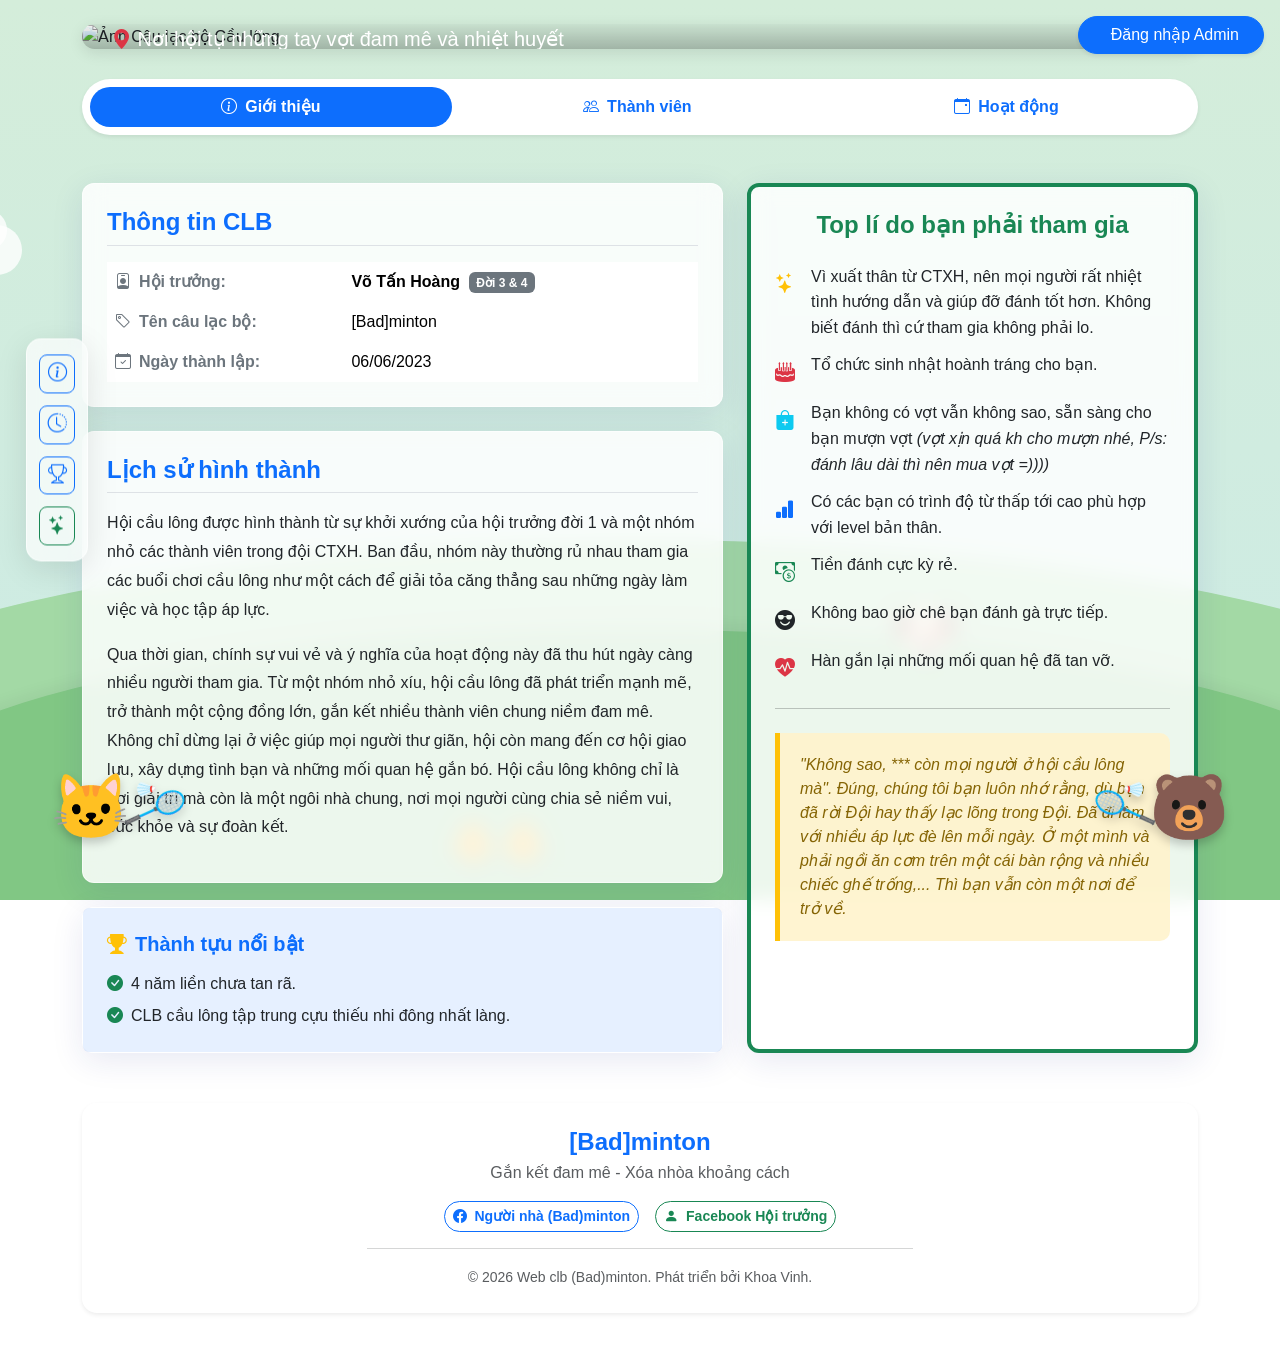
==== commit 3ec9f176: "xóa/static" ====
--- a/src/main/resources/templates/index.html
+++ b/src/main/resources/templates/index.html
@@ -351,7 +351,7 @@
             <a href="https://www.facebook.com/tanhoang.29.08" target="_blank" class="btn btn-outline-success btn-sm rounded-pill fw-bold"><i class="bi bi-person-fill me-1"></i> Facebook Hội trưởng</a>
         </div>
         <hr class="w-50 mx-auto text-muted">
-        <small class="text-muted fw-medium">© 2026 Hệ thống quản lý CLB. Phát triển bởi Võ Tấn Hoàng.</small>
+        <small class="text-muted fw-medium">© 2026 Web clb (Bad)minton. Phát triển bởi Khoa Vinh.</small>
     </div>
 </footer>
 
@@ -398,7 +398,7 @@
     </div>
 </div>
 <script src="https://cdn.jsdelivr.net/npm/bootstrap@5.3.0/dist/js/bootstrap.bundle.min.js"></script>
-<script src="/static/assets/js/config.js"></script>
+<script src="/assets/js/config.js"></script>
 <script>
     window.addEventListener('scroll', function() {
         var btn = document.getElementById('backToTopBtn');
